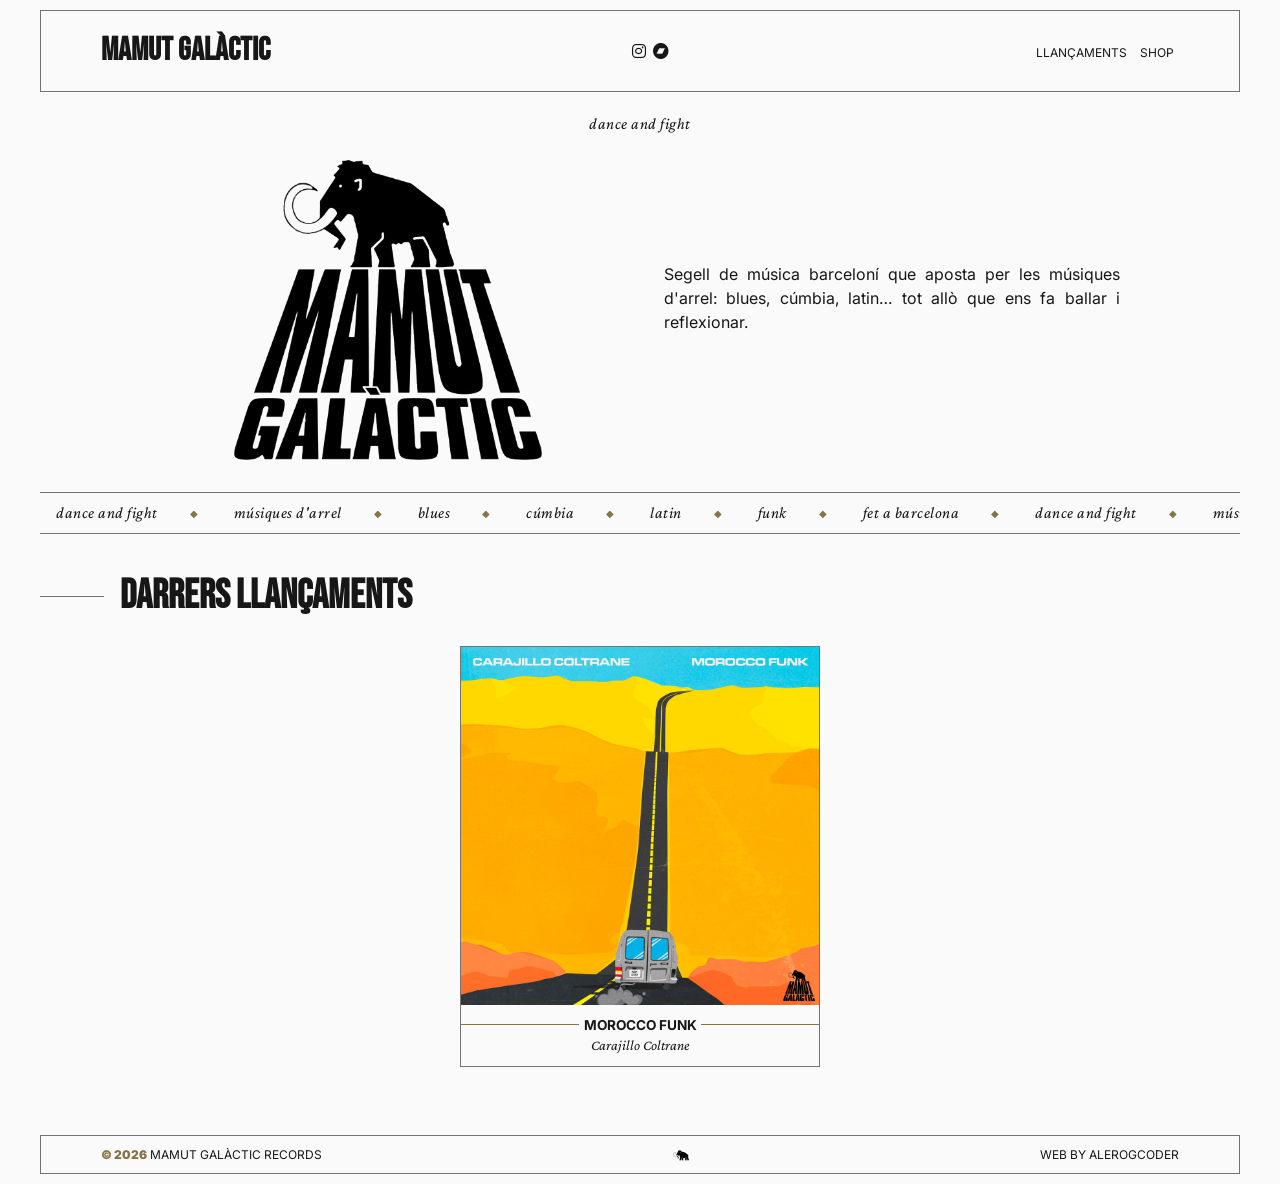
==== index.html @ 32b9a74d "listo para web" ====
<!DOCTYPE html>
<html lang="ca">
<head>
    <meta charset="UTF-8">
    <meta name="viewport" content="width=device-width, initial-scale=1.0">
    <title>Mamut Galàctic</title>
    <link rel="stylesheet" href="style.css">
    <link rel="stylesheet" href="https://cdnjs.cloudflare.com/ajax/libs/font-awesome/6.5.0/css/all.min.css">
    <link href="https://fonts.googleapis.com/css2?family=Bebas+Neue&family=Crimson+Pro:ital,wght@0,300;0,400;1,300&family=Inter:wght@300;400&display=swap" rel="stylesheet">
    <link rel="apple-touch-icon" sizes="180x180" href="./assets/apple-touch-icon-light.png" media="(prefers-color-scheme: light)">
    <link rel="icon" type="image/png" sizes="32x32" href="./assets/favicon-32x32-light.png" media="(prefers-color-scheme: light)">
    <link rel="icon" type="image/png" sizes="16x16" href="./assets/favicon-16x16-light.png" media="(prefers-color-scheme: light)">
    <link rel="icon" type="image/png" sizes="16x16" href="./assets/favicon-16x16.png" media="(prefers-color-scheme: dark)">    
    <link rel="apple-touch-icon" sizes="180x180" href="./assets/apple-touch-icon.png" media="(prefers-color-scheme: dark)">
    <link rel="icon" type="image/png" sizes="32x32" href="./assets/favicon-32x32.png" media="(prefers-color-scheme: dark)">
    <title>Mamut Galàctic Records — Segell de música barceloní</title>
    <meta name="description" content="Mamut Galàctic Records, segell de música barceloní de músiques d'arrel: blues, cúmbia, latin i funk. Dance and fight.">
    <link rel="canonical" href="https://www.mamutgalacticrecords.com/">

    <meta property="og:type" content="website">
    <meta property="og:title" content="Mamut Galàctic Records">
    <meta property="og:description" content="Segell de música barceloní · músiques d'arrel, blues, cúmbia, latin. Dance and fight.">
    <meta property="og:url" content="https://www.mamutgalacticrecords.com/">
    <meta property="og:image" content="https://www.mamutgalacticrecords.com/assets/og-image.jpg">
    <meta property="og:locale" content="ca_ES">

    <meta name="twitter:card" content="summary_large_image">
    <meta name="twitter:title" content="Mamut Galàctic Records">
    <meta name="twitter:description" content="Segell de música barceloní · músiques d'arrel, blues, cúmbia, latin.">
    <meta name="twitter:image" content="https://www.mamutgalacticrecords.com/assets/og-image.jpg">
    <script type="application/ld+json">
{
  "@context": "https://schema.org",
  "@type": "Organization",
  "name": "Mamut Galàctic Records",
  "url": "https://www.mamutgalacticrecords.com/",
  "logo": "https://www.mamutgalacticrecords.com/assets/mamut-png.png",
  "description": "Segell de música barceloní de músiques d'arrel: blues, cúmbia, latin i funk.",
  "sameAs": [
    "https://www.instagram.com/mamutgalacticrecords/",
    "https://mamutgalacticrecords.bandcamp.com/"
  ]
}
</script>
</head>
<body>
<header>
  <div class="headcontainer">
    <h1><a href="#">Mamut Galàctic</a></h1>
    <div class="icons">
        <a href="https://www.instagram.com/mamutgalacticrecords/" title="Instagram" target="_blank" rel="noopener"><i class="fa-brands fa-instagram"></i></a>
        <a href="https://mamutgalacticrecords.bandcamp.com/community" title="Bandcamp" target="_blank" rel="noopener"><i class="fa-brands fa-bandcamp"></i></a>
    </div>
    <nav>
        <a href="#lanzamientos">Llançaments</a>
        <a href="shop.html">Shop</a>
    </nav>
  </div>
</header>
<div class="container">
    <section id="about">
        <p class="subtitle">dance and fight</p>
        <article><img src="./assets/mamut-png.png" id="logo" alt="Logo de Mamut Galàctic"/>
        <p class="descripcion">Segell de música barceloní que aposta per les músiques d'arrel: blues, cúmbia, latin… tot allò que ens fa ballar i reflexionar.</p></article>
    </section>
    <section id="carrousel">
<div class="marquee-track">
    <span>dance and fight</span><span class="dot">◆</span>
    <span>músiques d'arrel</span><span class="dot">◆</span>
    <span>blues</span><span class="dot">◆</span>
    <span>cúmbia</span><span class="dot">◆</span>
    <span>latin</span><span class="dot">◆</span>
    <span>funk</span><span class="dot">◆</span>
    <span>fet a Barcelona</span><span class="dot">◆</span>
    <!-- repetició per al bucle continu -->
    <span>dance and fight</span><span class="dot">◆</span>
    <span>músiques d'arrel</span><span class="dot">◆</span>
    <span>blues</span><span class="dot">◆</span>
    <span>cúmbia</span><span class="dot">◆</span>
    <span>latin</span><span class="dot">◆</span>
    <span>funk</span><span class="dot">◆</span>
    <span>fet a Barcelona</span><span class="dot">◆</span>
</div>
    </section>
    <h2 id="lanzamientos">Darrers llançaments</h2>
        <div id="lanzflex">
            <article class="single"
                    data-artist="Carajillo Coltrane"
                    data-artistph="./assets/Carajillo.jpg"
                    data-description="Carajillo Coltrane, banda veterana de Montcada i Cerdanyola del Vallès, que barreja ritmes calents amb lletres canalles, presenta «Morocco Funk», una cançó que evoca aires frescos del passat."
                    data-spotify="https://open.spotify.com/intl-es/track/4nqxmZf4xkwkWltPjafi6N?si=a526975b61344faa"
                    data-bandcamp="https://mamutgalacticrecords.bandcamp.com/album/carajillo-coltrane-morocco-funk-mamut-gal-ctic-records-2026"
                    data-embed='<iframe style="border: 0; width: 100%; height: 120px;" src="https://bandcamp.com/EmbeddedPlayer/album=137944046/size=small/bgcol=f9f8f6/linkcol=857448/tracklist=false/track=1940685537/transparent=true/" seamless></iframe>'>
                <img src="./assets/morocco-funk.jpeg" alt="Carátula de Morocco Funk" />
                <div class="single-title">Morocco Funk</div>
                <div class="single-info">Carajillo Coltrane</div>
            </article>
        </div>
    <footer>
        <p><span>© 2026</span> Mamut Galàctic Records</p>
        <p><img alt="Logo de Mamut Galàcitc" src="./assets/favicon-16x16-light.png" /></p>
        <p>web by alerogcoder</p>
    </footer>
</div>
<div id="modal-overlay" aria-hidden="true">
    <div id="modal" role="dialog" aria-modal="true"
        aria-labelledby="modal-artist" aria-describedby="modal-description">
        <button id="modal-close" aria-label="Cerrar">✕</button>
        <div id="modal-content">
            <div id="modal-artist-photo">
                <img id="modal-artist-img" src="" alt="" />
            </div>
            <div id="modal-info">
                <p id="modal-artist"></p>
                <p id="modal-description"></p>
                <div id="modal-player"></div>
                <div id="modal-links"></div>
            </div>
        </div>
    </div>
</div>
<script src="script.js"></script>
</body>
</html>
---- style.css ----
*, *::before, *::after {
    box-sizing: border-box;
}

html {
    scroll-behavior: smooth;
}

* {
    margin: 0;
}

img, picture, video, canvas, svg {
    display: block;
    max-width: 100%;
}

input, button, textarea, select {
    font: inherit;
}

p, h1, h2, h3, h4, h5, h6 {
    overflow-wrap: break-word;
}

h1, h2 {
    font-family: 'Bebas Neue', sans-serif;
}

h2 {
    font-size: 2.5rem;
    display: flex;
    align-items: center;
    gap: 1rem;
}

h2:before {
    content: "";
    border-top: 1px solid #737373;
    width: 4rem;
    flex-shrink: 0;
}

a {
    color: #171717;
    text-decoration: none;
    transition: all .2s ease;
    cursor: crosshair;
}

a:hover {
    color: rgb(133, 116, 72);
}

body {
    line-height: 1.5;
    -webkit-font-smoothing: antialiased;
    background-color: #fafafa;
    font-family: 'Inter', sans-serif;
    color: #171717;
}

/* ── HEADER ── */
header {
    position: fixed;
    left: 50%;
    transform: translateX(-50%);
    width: 95%;
    max-width: 1200px;
    top: 0;
    background-color: #fafafa;
    z-index: 100;
}

header .headcontainer {
    display: flex;
    align-items: center;
    justify-content: space-between;
    padding: 1rem 5%;
    border: 1px solid #737373;
    margin-top: 0.6rem;
}

.icons {
    display: flex;
    gap: 0.4rem;
    align-items: center;
}

nav a {
    text-transform: uppercase;
    font-size: 0.75rem;
    margin: 0 0.3rem;
}

/* ── LAYOUT ── */
.container {
    max-width: 1200px;
    width: 95%;
    margin: 0 auto;
    padding-top: 7rem;
}

/* ── ABOUT ── */
.subtitle {
    font-family: 'Crimson Pro', Georgia, serif;
    font-style: italic;
    text-transform: lowercase;
    letter-spacing: 0.5px;
}

section#about p {
    text-align: center;
    margin-bottom: 1.5rem;
}

section#about article {
    display: flex;
    align-items: center;
    width: 80%;
    margin: auto;
    gap: 3rem;
}

section#about article img {
    width: 50%;
    height: 300px;
    object-fit: contain;
    object-position: center;
}

section#about article .descripcion {
    width: 50%;
    text-align: justify;
}

/* ── CARROUSEL ── */
section#carrousel {
    border: 1px solid #737373;
    border-right: none;
    border-left: none;
    padding: 0.5rem 0;
    font-family: 'Crimson Pro', Georgia, serif;
    font-style: italic;
    text-transform: lowercase;
    margin: 2rem 0;
    letter-spacing: 0.5px;
    overflow: hidden;
    white-space: nowrap;
}

.marquee-track {
    display: inline-block;
    animation: marquee 18s linear infinite;
}

.marquee-track span {
    margin: 0 1rem;
}

.marquee-track span.dot {
    color: rgb(133, 116, 72);
    font-style: normal;
    font-size: 0.6rem;
    vertical-align: middle;
}

@keyframes marquee {
    from { transform: translateX(0); }
    to { transform: translateX(-50%); }
}

/* ── LANZAMIENTOS ── */
div#lanzflex {
    display: flex;
    gap: 1.25rem;
    align-items: flex-start;
    justify-content: space-around;
    padding: 1.25rem 0;
}

article.single {
    width: 30%;
    border: 1px solid #737373;
    display: flex;
    flex-direction: column;
    align-items: center;
    justify-content: center;
    cursor: crosshair;
}

div.single-title {
    margin-top: 0.6rem;
    text-transform: uppercase;
    font-weight: 700;
    display: flex;
    gap: 0.3rem;
    white-space: nowrap;
    align-items: center;
    width: 100%;
    font-size: 0.85rem;
}

div.single-title:before,
div.single-title:after {
    content: "";
    background-color: rgb(133, 116, 72);
    height: 1px;
    width: 100%;
}

div.single-info {
    font-style: italic;
    font-family: 'Crimson Pro', Georgia, serif;
    margin-bottom: 0.6rem;
    font-size: 0.9rem;
}

/* ── FOOTER ── */
footer {
    display: flex;
    align-items: center;
    justify-content: space-between;
    border: 1px solid #737373;
    padding: 0.6rem 5%;
    margin-top: 3rem;
    margin-bottom: 0.6rem;
    font-size: 0.75rem;
    text-transform: uppercase;
}

footer span {
    color: rgb(133, 116, 72);
    font-weight: 900;
}

/* ── MODAL ── */
#modal-overlay {
    display: none;
    position: fixed;
    inset: 0;
    background-color: rgba(0, 0, 0, 0);
    z-index: 200;
    align-items: center;
    justify-content: center;
    transition: background-color 0.3s ease;
}

#modal-overlay.active {
    display: flex;
    background-color: rgba(0, 0, 0, 0.7);
}

#modal {
    background-color: #fafafa;
    border: 1px solid #737373;
    max-width: 700px;
    width: 90%;
    max-height: 85vh;
    overflow-y: auto;
    position: relative;
    padding: 2rem;
    transform: translateY(20px);
    opacity: 0;
    transition: transform 0.3s ease, opacity 0.3s ease;
}

#modal-overlay.active #modal {
    transform: translateY(0);
    opacity: 1;
}

#modal-close {
    position: absolute;
    top: 1rem;
    right: 1rem;
    background: none;
    border: none;
    font-size: 1.2rem;
    cursor: crosshair;
    color: #171717;
    transition: color .2s ease;
}

#modal-close:hover {
    color: rgb(133, 116, 72);
}

#modal-content {
    display: flex;
    gap: 2rem;
    align-items: flex-start;
}

#modal-artist-photo {
    width: 45%;
    flex-shrink: 0;
}

#modal-artist-img {
    width: 100%;
    height: auto;
    border: 1px solid #737373;
}

#modal-info {
    width: 55%;
    display: flex;
    flex-direction: column;
    gap: 0.8rem;
}

#modal-artist {
    font-family: 'Bebas Neue', sans-serif;
    font-size: 2rem;
    color: #171717;
    font-style: normal;
    letter-spacing: 1px;
}

#modal-description {
    font-family: 'Crimson Pro', Georgia, serif;
    font-style: italic;
    color: #555;
}

#modal-player {
    width: 100%;
    margin-top: 0.5rem;
}

#modal-player iframe {
    width: 100%;
    height: 42px !important;
    border: none;
}
#modal-links a:hover,
#modal-links button:hover {
    color: #171717;
}

article.single:focus-visible,
#modal-close:focus-visible,
#modal-links a:focus-visible,
#modal-links button:focus-visible {
    outline: 2px solid rgb(133, 116, 72);
    outline-offset: 3px;
}
#modal-links a,
#modal-links button {
    font-size: 0.75rem;
    text-transform: uppercase;
    letter-spacing: 2px;
    border: none;
    border-bottom: 1px solid rgb(133, 116, 72);
    color: rgb(133, 116, 72);
    margin-right: 1rem;
    padding: 0;
    background: none;
    cursor: crosshair;
}
/* ── PROXIMAMENT / SHOP ── */
section#coming-soon {
    min-height: 60vh;
    display: flex;
    flex-direction: column;
    align-items: center;
    justify-content: center;
    text-align: center;
    gap: 1.25rem;
    padding: 3rem 0;
}

#coming-soon .cs-title {
    display: block;
    font-size: clamp(3.5rem, 12vw, 7rem);
    line-height: 0.95;
    letter-spacing: 2px;
}

/* anula la línea decorativa que arrastra h2 */
#coming-soon .cs-title::before {
    content: none;
}

/* puntos animados después del título */
#coming-soon .cs-title::after {
    content: "...";
    color: rgb(133, 116, 72);
    animation: cs-dots 1.6s steps(4, end) infinite;
}

@keyframes cs-dots {
    from { clip-path: inset(0 100% 0 0); }
    to   { clip-path: inset(0 0 0 0); }
}

#coming-soon .cs-text {
    max-width: 30rem;
    color: #555;
}

/* barra de carga indeterminada */
#coming-soon .cs-loader {
    width: min(420px, 80%);
    height: 3px;
    background: rgba(115, 115, 115, 0.25);
    position: relative;
    overflow: hidden;
}

#coming-soon .cs-bar {
    position: absolute;
    top: 0;
    bottom: 0;
    width: 40%;
    background: rgb(133, 116, 72);
    animation: cs-load 1.6s ease-in-out infinite;
}

@keyframes cs-load {
    from { left: -40%; }
    to   { left: 100%; }
}

/* tarjetas "fantasma" con efecto shimmer */
#coming-soon .cs-skeletons {
    display: flex;
    gap: 1.25rem;
    justify-content: center;
    flex-wrap: wrap;
    width: 100%;
    margin-top: 0.5rem;
}

#coming-soon .cs-card {
    width: 160px;
    height: 200px;
    border: 1px solid #737373;
    background: linear-gradient(100deg,
        rgba(115, 115, 115, 0.06) 30%,
        rgba(133, 116, 72, 0.18) 50%,
        rgba(115, 115, 115, 0.06) 70%);
    background-size: 200% 100%;
    animation: cs-shimmer 1.8s linear infinite;
}

#coming-soon .cs-card:nth-child(2) { animation-delay: 0.2s; }
#coming-soon .cs-card:nth-child(3) { animation-delay: 0.4s; }

@keyframes cs-shimmer {
    from { background-position: 200% 0; }
    to   { background-position: -200% 0; }
}

/* respeta a quien prefiere menos movimiento */
@media (prefers-reduced-motion: reduce) {
    #coming-soon .cs-bar,
    #coming-soon .cs-card,
    #coming-soon .cs-title::after {
        animation: none;
    }
    #coming-soon .cs-bar { left: 0; width: 100%; opacity: 0.5; }
    #coming-soon .cs-title::after { clip-path: none; }
}
/* ── TABLET ── */
@media (max-width: 768px) {
    header .headcontainer {
        padding: 0.8rem 4%;
    }

    nav a {
        margin: 0 0.2rem;
    }

    section#about article {
        width: 95%;
        gap: 1.5rem;
    }

    section#about article img {
        height: 220px;
    }

    div#lanzflex {
        flex-wrap: wrap;
        justify-content: center;
    }

    article.single {
        width: 45%;
    }
}

/* ── MÓVIL ── */
@media (max-width: 480px) {
    h2 {
        font-size: 2rem;
    }

    header .headcontainer {
        flex-wrap: wrap;
        gap: 0.5rem;
        padding: 0.8rem 4%;
    }

    nav {
        width: 100%;
        display: flex;
        justify-content: center;
        gap: 0.5rem;
    }

    .container {
        padding-top: 9rem;
    }

    section#about article {
        flex-direction: column;
        width: 100%;
        gap: 1.5rem;
    }

    section#about article img {
        width: 70%;
        height: auto;
    }

    section#about article .descripcion {
        width: 100%;
        text-align: justify;
    }

    article.single {
        width: 80%;
    }

    footer {
        flex-direction: column;
        gap: 0.5rem;
        text-align: center;
    }

    #modal {
        padding: 1.5rem 1rem;
    }

    #modal-content {
        flex-direction: column;
    }

    #modal-artist-photo {
        width: 100%;
    }

    #modal-info {
        width: 100%;
    }
}
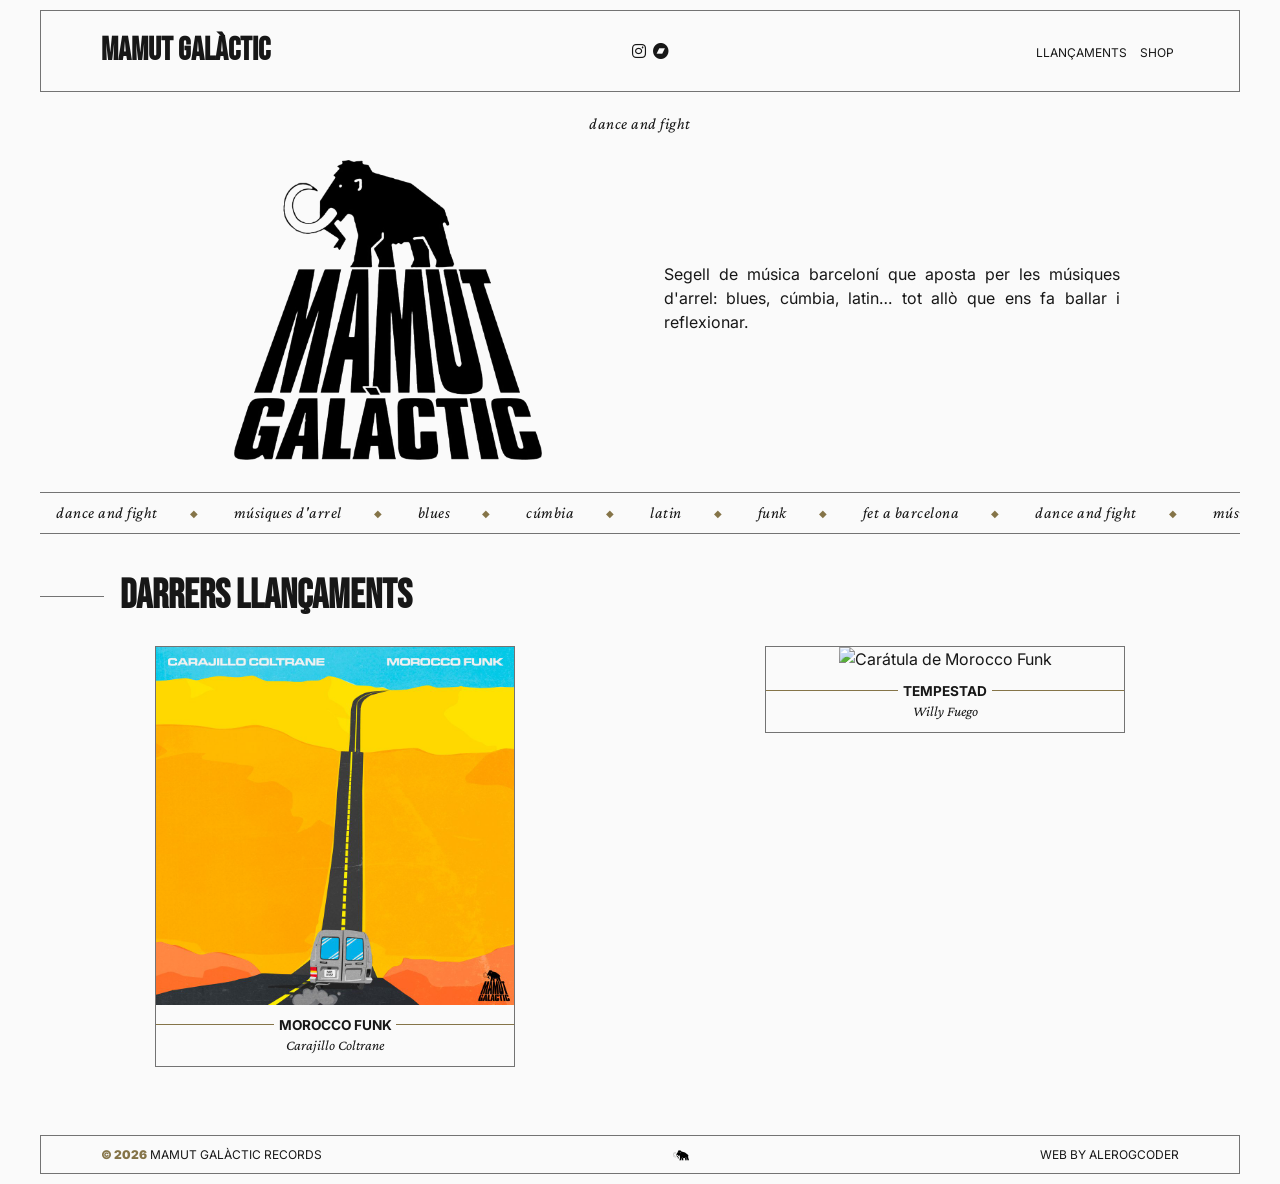
==== commit 78a414b1: "añado single tempestad" ====
--- a/index.html
+++ b/index.html
@@ -18,15 +18,15 @@
     <link rel="canonical" href="https://www.mamutgalacticrecords.com/">
 
     <meta property="og:type" content="website">
-    <meta property="og:title" content="Mamut Galàctic Records">
-    <meta property="og:description" content="Segell de música barceloní · músiques d'arrel, blues, cúmbia, latin. Dance and fight.">
+    <meta property="og:title" content="Mamut Galàctic Records — Segell de música barceloní">
+    <meta property="og:description" content="Mamut Galàctic Records, segell de música barceloní de músiques d'arrel: blues, cúmbia, latin i funk. Dance and fight.">
     <meta property="og:url" content="https://www.mamutgalacticrecords.com/">
     <meta property="og:image" content="https://www.mamutgalacticrecords.com/assets/og-image.jpg">
     <meta property="og:locale" content="ca_ES">
 
     <meta name="twitter:card" content="summary_large_image">
-    <meta name="twitter:title" content="Mamut Galàctic Records">
-    <meta name="twitter:description" content="Segell de música barceloní · músiques d'arrel, blues, cúmbia, latin.">
+    <meta name="twitter:title" content="Mamut Galàctic Records — Segell de música barceloní">
+    <meta name="twitter:description" content="Mamut Galàctic Records, segell de música barceloní de músiques d'arrel: blues, cúmbia, latin i funk. Dance and fight.">
     <meta name="twitter:image" content="https://www.mamutgalacticrecords.com/assets/og-image.jpg">
     <script type="application/ld+json">
 {
@@ -95,6 +95,17 @@
                 <div class="single-title">Morocco Funk</div>
                 <div class="single-info">Carajillo Coltrane</div>
             </article>
+            <article class="single"
+                    data-artist="Willy Fuego"
+                    data-artistph="./assets/Carajillo.jpg"
+                    data-description="Carajillo Coltrane, banda veterana de Montcada i Cerdanyola del Vallès, que barreja ritmes calents amb lletres canalles, presenta «Morocco Funk», una cançó que evoca aires frescos del passat."
+                    data-spotify="https://open.spotify.com/intl-es/track/1HfNuG4QBEwEYsqgIRE6Xe?si=a9731356a1594403"
+                    data-bandcamp="https://mamutgalacticrecords.bandcamp.com/album/willy-fuego-tempestad-mamut-gal-ctic-records-2026"
+                    data-embed='<iframe style="border: 0; width: 100%; height: 120px;" src="https://bandcamp.com/EmbeddedPlayer/album=2106637739/size=small/bgcol=f9f8f6/linkcol=857448/tracklist=false/transparent=true/" seamless></iframe>'>
+                <img src="./assets/tempestad.jpeg" alt="Carátula de Morocco Funk" />
+                <div class="single-title">Tempestad</div>
+                <div class="single-info">Willy Fuego</div>
+            </article>
         </div>
     <footer>
         <p><span>© 2026</span> Mamut Galàctic Records</p>
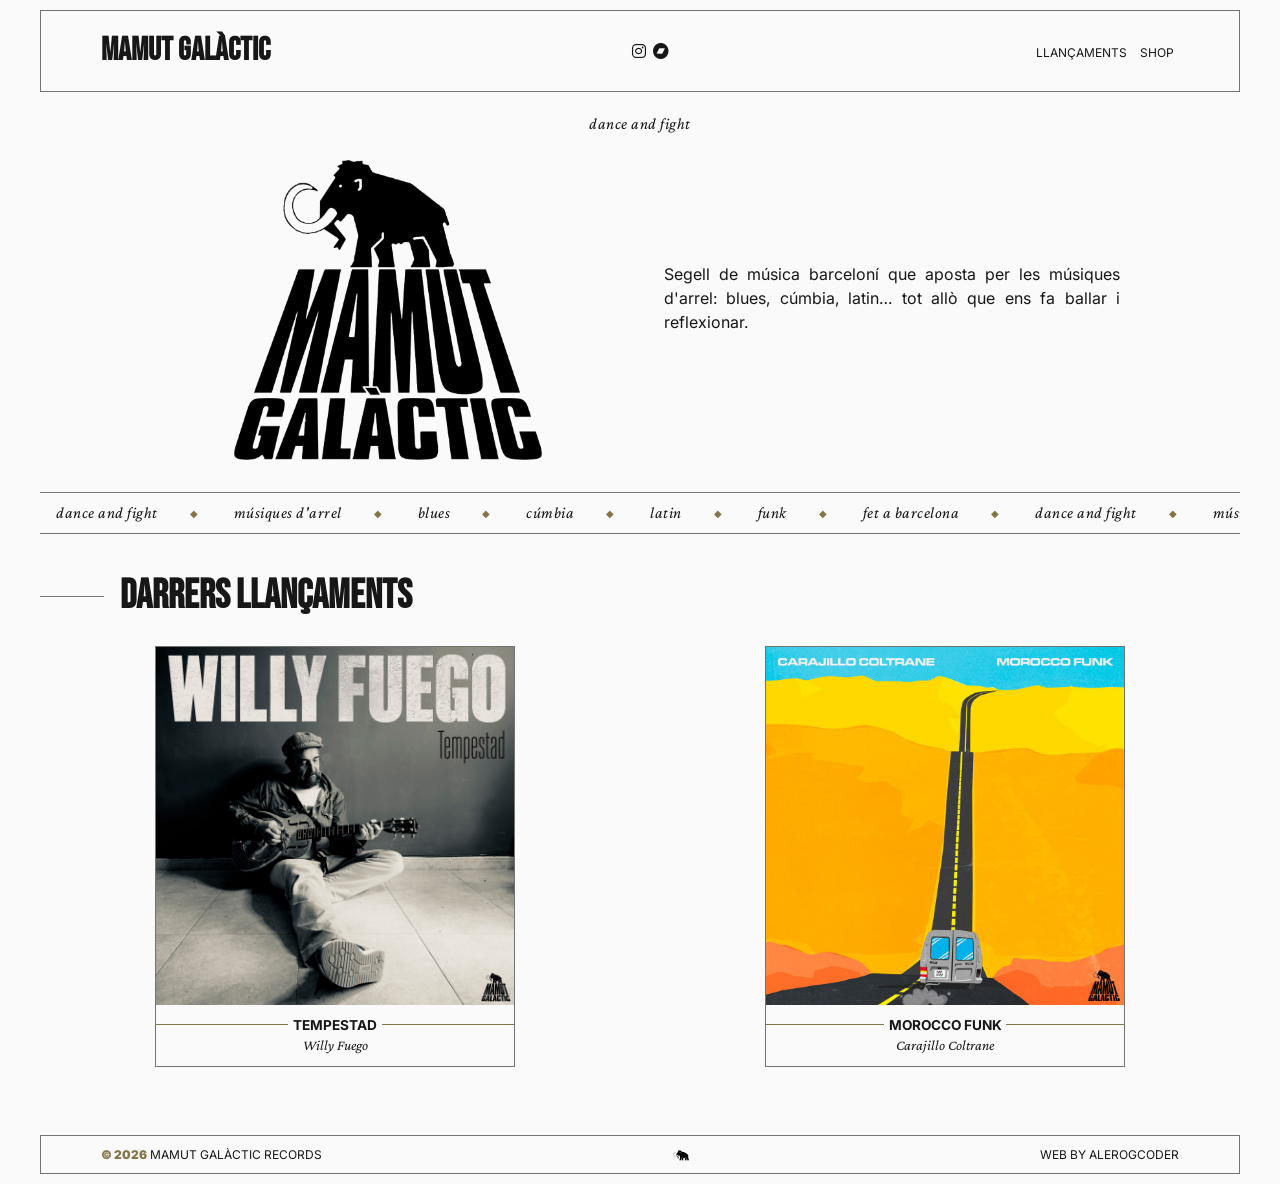
==== commit 01b05c24: "cambios leves en posicionamiento" ====
--- a/index.html
+++ b/index.html
@@ -85,6 +85,17 @@
     <h2 id="lanzamientos">Darrers llançaments</h2>
         <div id="lanzflex">
             <article class="single"
+                    data-artist="Willy Fuego"
+                    data-artistph="./assets/willyfuego.jpg"
+                    data-description="Willy Fuego, guitarrista i cantant de Badalona, presenta «Tempestad», una balada folk pausada que, lluny de l'estrèpit del seu nom, es bressola entre la nostàlgia i la malenconia."
+                    data-spotify="https://open.spotify.com/intl-es/track/1HfNuG4QBEwEYsqgIRE6Xe?si=a9731356a1594403"
+                    data-bandcamp="https://mamutgalacticrecords.bandcamp.com/album/willy-fuego-tempestad-mamut-gal-ctic-records-2026"
+                    data-embed='<iframe style="border: 0; width: 100%; height: 120px;" src="https://bandcamp.com/EmbeddedPlayer/album=2106637739/size=small/bgcol=f9f8f6/linkcol=857448/tracklist=false/transparent=true/" seamless></iframe>'>
+                <img src="./assets/tempestad.jpg" alt="Carátula de Tempestad" />
+                <div class="single-title">Tempestad</div>
+                <div class="single-info">Willy Fuego</div>
+            </article>
+            <article class="single"
                     data-artist="Carajillo Coltrane"
                     data-artistph="./assets/Carajillo.jpg"
                     data-description="Carajillo Coltrane, banda veterana de Montcada i Cerdanyola del Vallès, que barreja ritmes calents amb lletres canalles, presenta «Morocco Funk», una cançó que evoca aires frescos del passat."
@@ -94,17 +105,6 @@
                 <img src="./assets/morocco-funk.jpeg" alt="Carátula de Morocco Funk" />
                 <div class="single-title">Morocco Funk</div>
                 <div class="single-info">Carajillo Coltrane</div>
-            </article>
-            <article class="single"
-                    data-artist="Willy Fuego"
-                    data-artistph="./assets/Carajillo.jpg"
-                    data-description="Carajillo Coltrane, banda veterana de Montcada i Cerdanyola del Vallès, que barreja ritmes calents amb lletres canalles, presenta «Morocco Funk», una cançó que evoca aires frescos del passat."
-                    data-spotify="https://open.spotify.com/intl-es/track/1HfNuG4QBEwEYsqgIRE6Xe?si=a9731356a1594403"
-                    data-bandcamp="https://mamutgalacticrecords.bandcamp.com/album/willy-fuego-tempestad-mamut-gal-ctic-records-2026"
-                    data-embed='<iframe style="border: 0; width: 100%; height: 120px;" src="https://bandcamp.com/EmbeddedPlayer/album=2106637739/size=small/bgcol=f9f8f6/linkcol=857448/tracklist=false/transparent=true/" seamless></iframe>'>
-                <img src="./assets/tempestad.jpeg" alt="Carátula de Morocco Funk" />
-                <div class="single-title">Tempestad</div>
-                <div class="single-info">Willy Fuego</div>
             </article>
         </div>
     <footer>
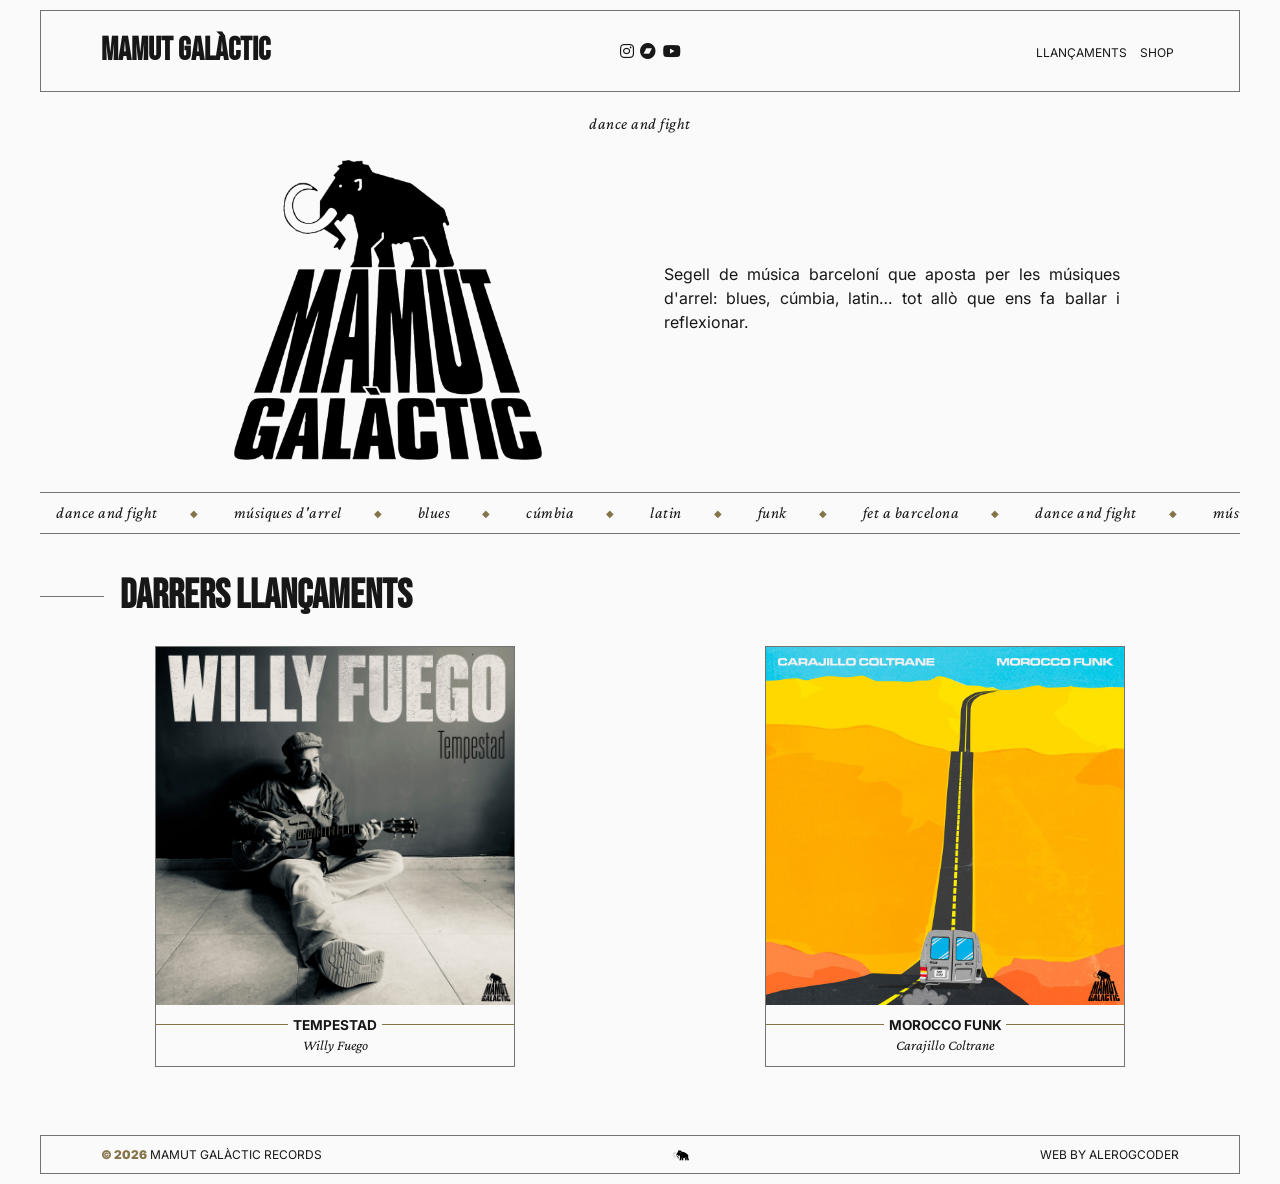
==== commit c93b0eca: "añado link youtube" ====
--- a/index.html
+++ b/index.html
@@ -50,6 +50,7 @@
     <div class="icons">
         <a href="https://www.instagram.com/mamutgalacticrecords/" title="Instagram" target="_blank" rel="noopener"><i class="fa-brands fa-instagram"></i></a>
         <a href="https://mamutgalacticrecords.bandcamp.com/community" title="Bandcamp" target="_blank" rel="noopener"><i class="fa-brands fa-bandcamp"></i></a>
+        <a href="https://www.youtube.com/@mamutgalacticrecords" title="Youtube" target="_blank" rel="noopener"><i class="fa-brands fa-youtube"></i></a>
     </div>
     <nav>
         <a href="#lanzamientos">Llançaments</a>
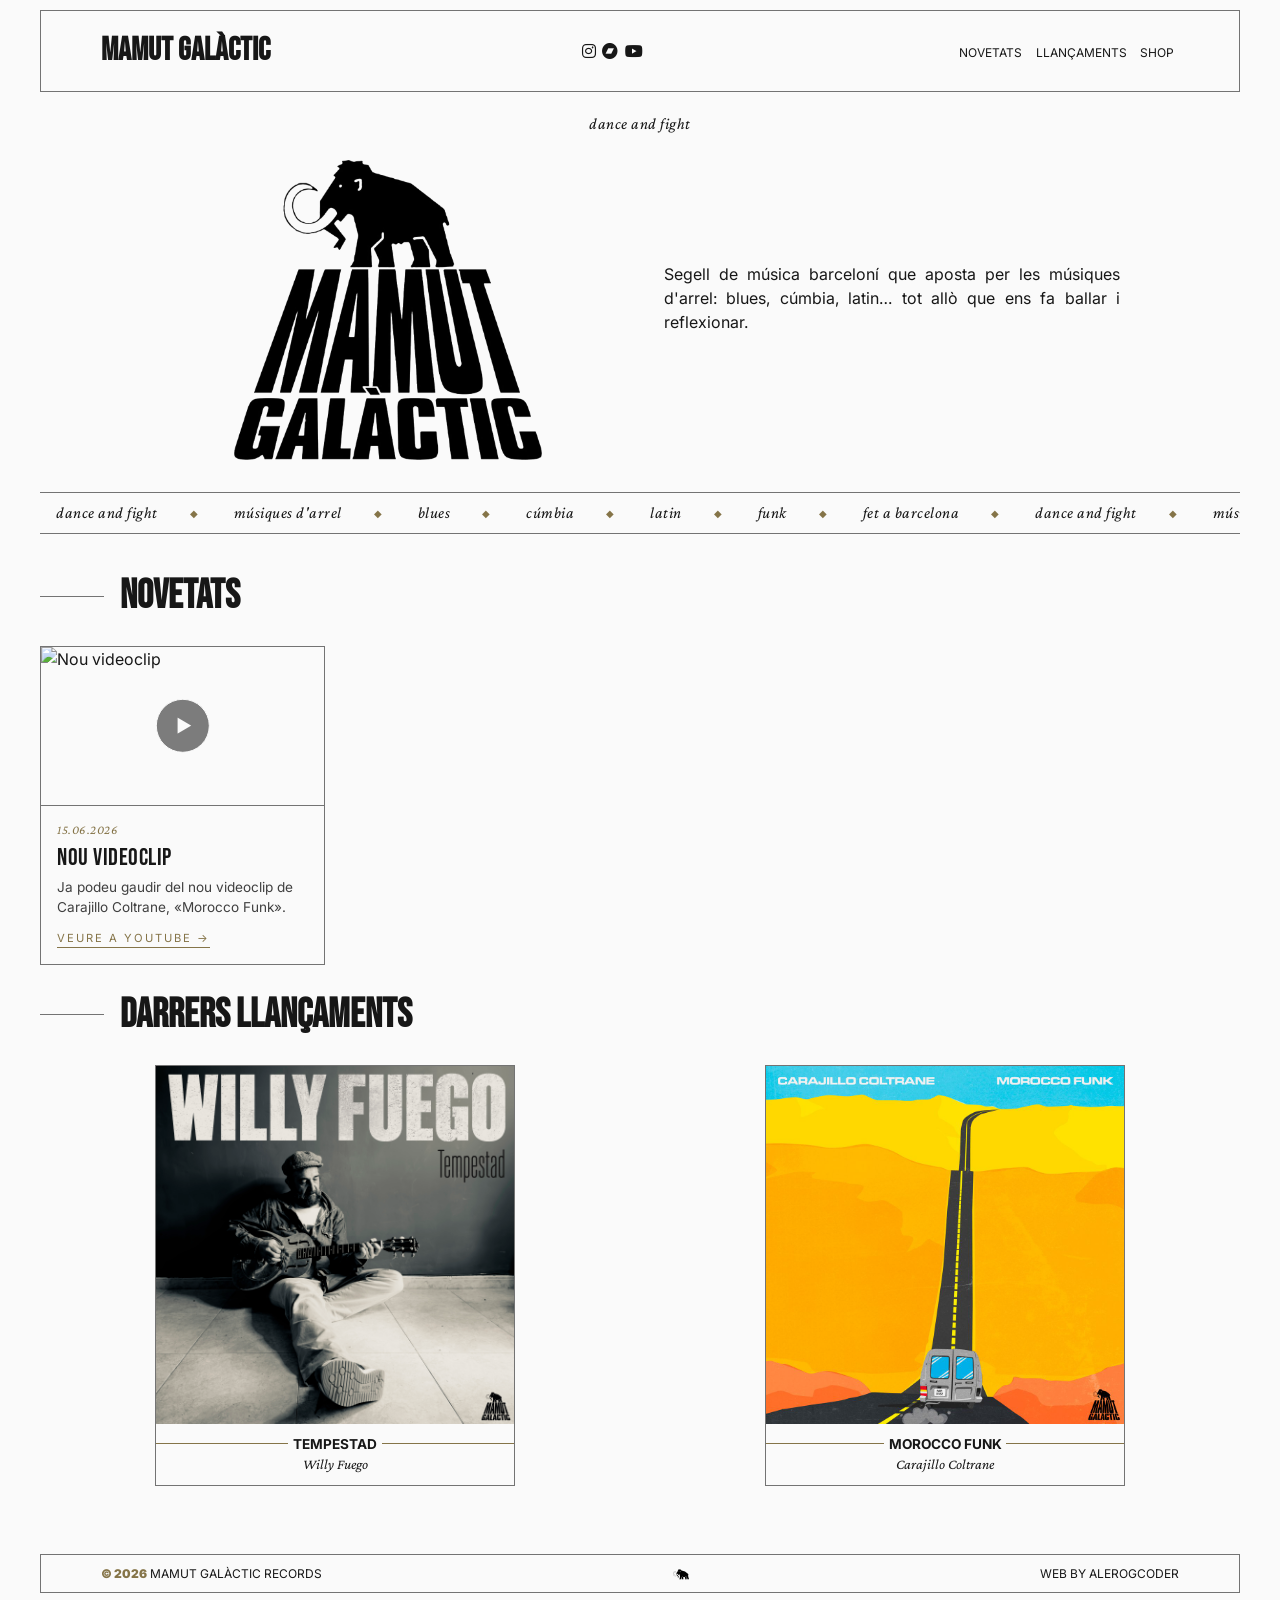
==== commit 2db07403: "nou bloc novetats" ====
--- a/index.html
+++ b/index.html
@@ -53,7 +53,8 @@
         <a href="https://www.youtube.com/@mamutgalacticrecords" title="Youtube" target="_blank" rel="noopener"><i class="fa-brands fa-youtube"></i></a>
     </div>
     <nav>
-        <a href="#lanzamientos">Llançaments</a>
+        <a href="#novetats">Novetats</a>
+        <a href="#llançaments">Llançaments</a>
         <a href="shop.html">Shop</a>
     </nav>
   </div>
@@ -83,7 +84,47 @@
     <span>fet a Barcelona</span><span class="dot">◆</span>
 </div>
     </section>
-    <h2 id="lanzamientos">Darrers llançaments</h2>
+    <h2 id="novetats">Novetats</h2>
+    <div id="novetatsflex">
+
+<article class="novetat">
+    <a class="novetat-video" href="https://www.youtube.com/watch?v=JHycZBY5rk0" target="_blank" rel="noopener">
+        <div class="novetat-media">
+            <img src="https://img.youtube.com/vi/JHycZBY5rk0/hqdefault.jpg" alt="Nou videoclip">
+            <span class="play-btn" aria-hidden="true">▶</span>
+        </div>
+    </a>
+    <div class="novetat-body">
+        <p class="novetat-date">15.06.2026</p>
+        <h3 class="novetat-title">Nou videoclip</h3>
+        <p class="novetat-text">Ja podeu gaudir del nou videoclip de Carajillo Coltrane, «Morocco Funk».</p>
+        <a class="novetat-link" href="https://www.youtube.com/watch?v=JHycZBY5rk0" target="_blank" rel="noopener">Veure a YouTube →</a>
+    </div>
+</article>
+
+    <!-- Tipus 2: novetat amb IMATGE
+    <article class="novetat">
+        <div class="novetat-media">
+            <img src="./assets/nom-imatge.jpg" alt="Descripció de la imatge">
+        </div>
+        <div class="novetat-body">
+            <p class="novetat-date">05.06.2026</p>
+            <h3 class="novetat-title">Títol de la notícia</h3>
+            <p class="novetat-text">Un text breu explicant la novetat.</p>
+        </div>
+    </article> -->
+
+    <!-- Tipus 3: novetat només de TEXT 
+    <article class="novetat novetat--text">
+        <div class="novetat-body">
+            <p class="novetat-date">01.06.2026</p>
+            <h3 class="novetat-title">Una nota ràpida</h3>
+            <p class="novetat-text">Per a anuncis curts: concerts, fitxatges, dates… sense imatge.</p>
+        </div>
+    </article>-->
+
+</div>
+    <h2 id="llançaments">Darrers llançaments</h2>
         <div id="lanzflex">
             <article class="single"
                     data-artist="Willy Fuego"
--- a/style.css
+++ b/style.css
@@ -359,7 +359,121 @@
     background: none;
     cursor: crosshair;
 }
-/* ── PROXIMAMENT / SHOP ── */
+/* ── NOVETATS ── */
+#novetatsflex {
+    display: grid;
+    grid-template-columns: repeat(auto-fill, minmax(260px, 1fr));
+    gap: 1.25rem;
+    padding: 1.25rem 0;
+}
+
+article.novetat {
+    border: 1px solid #737373;
+    display: flex;
+    flex-direction: column;
+    background: #fafafa;
+    transition: border-color .2s ease;
+}
+
+article.novetat:hover {
+    border-color: rgb(133, 116, 72);
+}
+
+.novetat--text {
+    border-top: 3px solid rgb(133, 116, 72);
+}
+
+.novetat-media {
+    width: 100%;
+    aspect-ratio: 16 / 9;
+    overflow: hidden;
+    border-bottom: 1px solid #737373;
+}
+
+.novetat-media iframe,
+.novetat-media img {
+    width: 100%;
+    height: 100%;
+    object-fit: cover;
+    border: none;
+    display: block;
+}
+
+.novetat-body {
+    padding: 0.9rem 1rem 1rem;
+    display: flex;
+    flex-direction: column;
+    gap: 0.4rem;
+    flex: 1;
+}
+
+.novetat-date {
+    font-family: 'Crimson Pro', Georgia, serif;
+    font-style: italic;
+    font-size: 0.8rem;
+    letter-spacing: 0.5px;
+    color: rgb(133, 116, 72);
+}
+
+.novetat-title {
+    font-family: 'Bebas Neue', sans-serif;
+    font-weight: 400;
+    font-size: 1.5rem;
+    line-height: 1;
+    letter-spacing: 0.5px;
+}
+
+.novetat-text {
+    font-size: 0.85rem;
+    color: #404040;
+}
+
+.novetat-link {
+    margin-top: auto;
+    align-self: flex-start;
+    padding-top: 0.4rem;
+    font-size: 0.7rem;
+    text-transform: uppercase;
+    letter-spacing: 2px;
+    color: rgb(133, 116, 72);
+    border-bottom: 1px solid rgb(133, 116, 72);
+    cursor: crosshair;
+}
+/* el botó de play sobre la miniatura */
+.novetat-media {
+    position: relative; /* afegeix-ho si no hi era ja */
+}
+
+.novetat-video .novetat-media img {
+    transition: transform .3s ease;
+}
+
+.novetat-video:hover .novetat-media img {
+    transform: scale(1.05);
+}
+
+.play-btn {
+    position: absolute;
+    top: 50%;
+    left: 50%;
+    transform: translate(-50%, -50%);
+    width: 3.4rem;
+    height: 3.4rem;
+    border: 1px solid #fafafa;
+    border-radius: 50%;
+    background: rgba(23, 23, 23, 0.55);
+    color: #fafafa;
+    display: flex;
+    align-items: center;
+    justify-content: center;
+    font-size: 1.1rem;
+    padding-left: 0.2rem; /* centra òpticament el triangle */
+    transition: background .2s ease;
+}
+
+.novetat-video:hover .play-btn {
+    background: rgb(133, 116, 72);
+}
 section#coming-soon {
     min-height: 60vh;
     display: flex;
@@ -378,7 +492,6 @@
     letter-spacing: 2px;
 }
 
-/* anula la línea decorativa que arrastra h2 */
 #coming-soon .cs-title::before {
     content: none;
 }
@@ -400,7 +513,6 @@
     color: #555;
 }
 
-/* barra de carga indeterminada */
 #coming-soon .cs-loader {
     width: min(420px, 80%);
     height: 3px;
@@ -423,7 +535,6 @@
     to   { left: 100%; }
 }
 
-/* tarjetas "fantasma" con efecto shimmer */
 #coming-soon .cs-skeletons {
     display: flex;
     gap: 1.25rem;
@@ -453,7 +564,6 @@
     to   { background-position: -200% 0; }
 }
 
-/* respeta a quien prefiere menos movimiento */
 @media (prefers-reduced-motion: reduce) {
     #coming-soon .cs-bar,
     #coming-soon .cs-card,
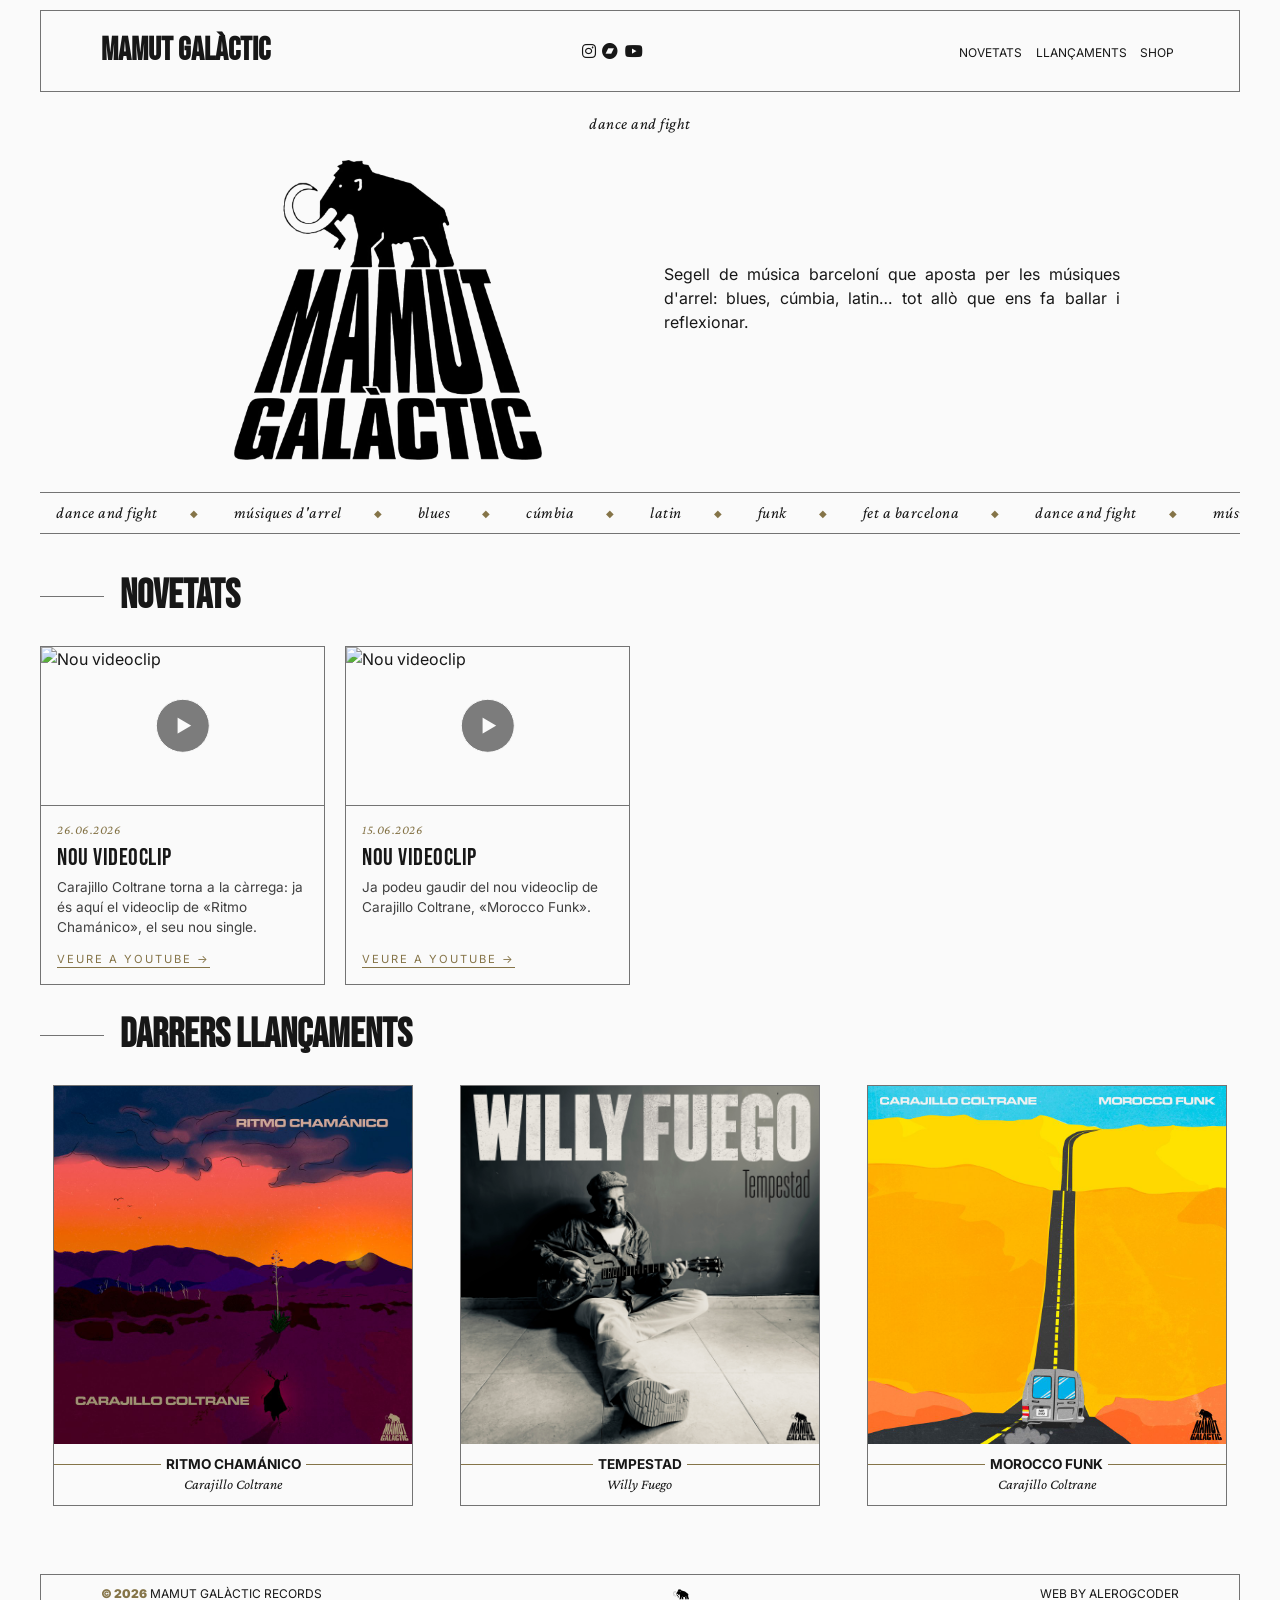
==== commit 417c1a87: "nuevo single" ====
--- a/index.html
+++ b/index.html
@@ -88,6 +88,21 @@
     <div id="novetatsflex">
 
 <article class="novetat">
+    <a class="novetat-video" href="https://www.youtube.com/watch?v=mwALbKJ66C8" target="_blank" rel="noopener">
+        <div class="novetat-media">
+            <img src="https://img.youtube.com/vi/mwALbKJ66C8/hqdefault.jpg" alt="Nou videoclip">
+            <span class="play-btn" aria-hidden="true">▶</span>
+        </div>
+    </a>
+    <div class="novetat-body">
+        <p class="novetat-date">26.06.2026</p>
+        <h3 class="novetat-title">Nou videoclip</h3>
+        <p class="novetat-text">Carajillo Coltrane torna a la càrrega: ja és aquí el videoclip de «Ritmo Chamánico», el seu nou single.</p>
+        <a class="novetat-link" href="https://www.youtube.com/watch?v=mwALbKJ66C8" target="_blank" rel="noopener">Veure a YouTube →</a>
+    </div>
+</article>
+
+<article class="novetat">
     <a class="novetat-video" href="https://www.youtube.com/watch?v=JHycZBY5rk0" target="_blank" rel="noopener">
         <div class="novetat-media">
             <img src="https://img.youtube.com/vi/JHycZBY5rk0/hqdefault.jpg" alt="Nou videoclip">
@@ -126,6 +141,18 @@
 </div>
     <h2 id="llançaments">Darrers llançaments</h2>
         <div id="lanzflex">
+            <article class="single"
+                    data-artist="Carajillo Coltrane"
+                    data-artistph="./assets/Carajillo.jpg"
+                    data-description="Ja estem aquí amb el segon single de la banda del Vallès, Carajillo Coltrane! «Ritmo Chamánico» és un viatge des de Montcada al desert de Mojave per acabar al Brasil, a ritme de peyote, on no quedaràs impassible."
+                    data-spotify="https://open.spotify.com/intl-es/track/6vcVWWAFEbnzOEjAcD5oQI?si=0318c1b001304b71"
+                    data-bandcamp="https://mamutgalacticrecords.bandcamp.com/album/carajillo-coltrane-ritmo-chama-nico-mamut-gal-ctic-records-2026"
+                    data-platforms="https://orcd.co/carajillocoltrane-ritmochamanico"
+                    data-embed='<iframe style="border: 0; width: 100%; height: 120px;" src="https://bandcamp.com/EmbeddedPlayer/album=337034875/size=small/bgcol=f9f8f6/linkcol=857448/transparent=true/" seamless></iframe>'>
+                <img src="./assets/ritmo-chamanico.jpeg" alt="Carátula de Ritmo Chamánico" />
+                <div class="single-title">Ritmo Chamánico</div>
+                <div class="single-info">Carajillo Coltrane</div>
+            </article>
             <article class="single"
                     data-artist="Willy Fuego"
                     data-artistph="./assets/willyfuego.jpg"
--- a/style.css
+++ b/style.css
@@ -666,4 +666,104 @@
     #modal-info {
         width: 100%;
     }
+}
+/* ── BOTIGA ── */
+#botigaflex {
+    display: grid;
+    grid-template-columns: repeat(auto-fill, minmax(220px, 1fr));
+    gap: 1.25rem;
+    padding: 1.25rem 0;
+}
+
+article.product {
+    border: 1px solid #737373;
+    display: flex;
+    flex-direction: column;
+    background: #fafafa;
+}
+
+.product-media {
+    width: 100%;
+    aspect-ratio: 1 / 1;
+    overflow: hidden;
+    border-bottom: 1px solid #737373;
+}
+
+.product-media img {
+    width: 100%;
+    height: 100%;
+    object-fit: cover;
+    display: block;
+}
+
+.product-body {
+    padding: 0.9rem 1rem 1rem;
+    display: flex;
+    flex-direction: column;
+    gap: 0.7rem;
+    flex: 1;
+}
+
+.product-name {
+    text-transform: uppercase;
+    font-weight: 700;
+    font-size: 0.85rem;
+    letter-spacing: 0.5px;
+}
+
+.product-price {
+    font-family: 'Bebas Neue', sans-serif;
+    font-size: 1.6rem;
+    line-height: 1;
+    color: rgb(133, 116, 72);
+}
+
+.size:hover {
+    border-color: rgb(133, 116, 72);
+    color: rgb(133, 116, 72);
+}
+
+.size[aria-pressed="true"] {
+    background: #171717;
+    color: #fafafa;
+    border-color: #171717;
+}
+
+.buy-btn {
+    margin-top: auto;
+    align-self: flex-start;
+    padding: 0.55rem 1.1rem;
+    border: 1px solid #171717;
+    background: none;
+    color: #171717;
+    font-size: 0.7rem;
+    text-transform: uppercase;
+    letter-spacing: 2px;
+    cursor: crosshair;
+    text-decoration: none;
+    transition: all 0.2s ease;
+}
+
+.buy-btn:hover {
+    background: #171717;
+    color: #fafafa;
+}
+
+.buy-btn:disabled {
+    opacity: 0.35;
+    cursor: not-allowed;
+    pointer-events: none;
+}
+article.product {
+    cursor: crosshair;
+    transition: border-color .2s ease;
+}
+
+article.product:hover {
+    border-color: rgb(133, 116, 72);
+}
+
+article.product:focus-visible {
+    outline: 2px solid rgb(133, 116, 72);
+    outline-offset: 3px;
 }
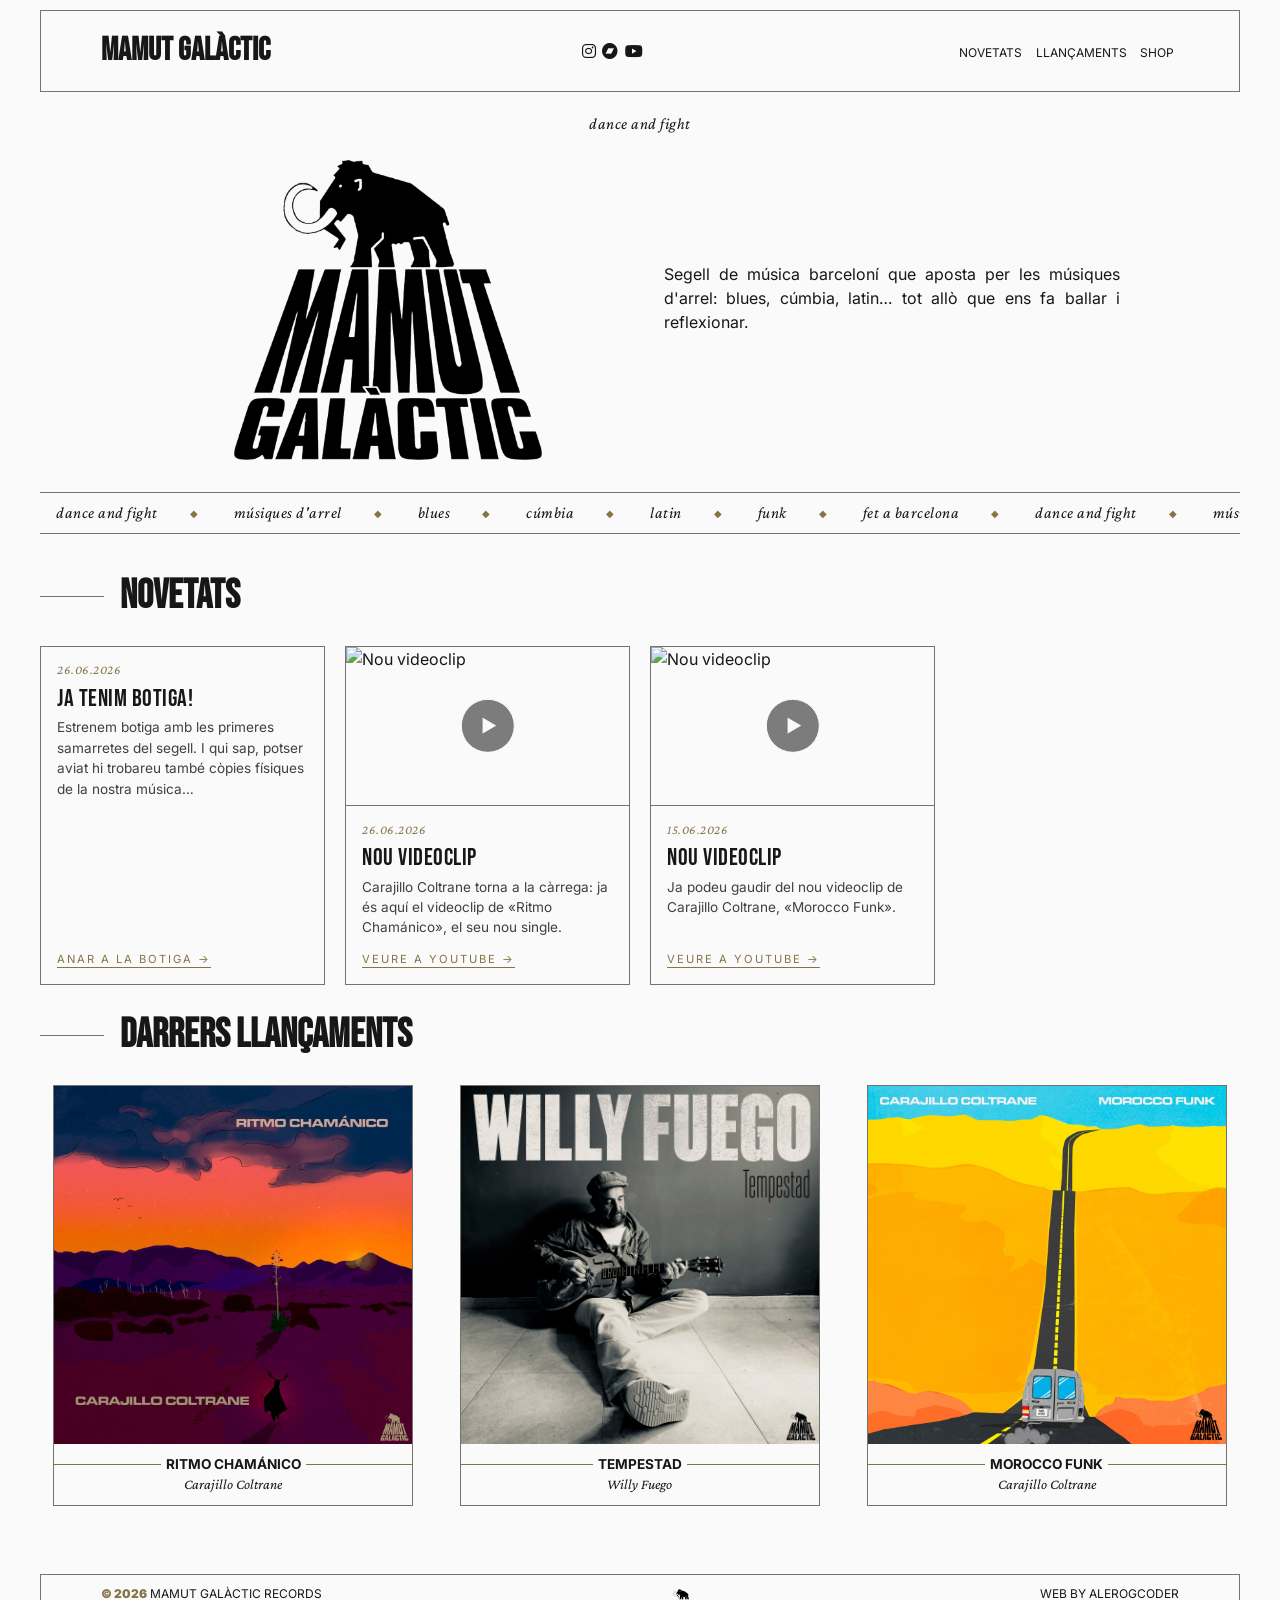
==== commit 3bd8aa34: "anuncio de tienda abierta" ====
--- a/index.html
+++ b/index.html
@@ -87,6 +87,15 @@
     <h2 id="novetats">Novetats</h2>
     <div id="novetatsflex">
 
+            <article class="novetat novetat--text">
+        <div class="novetat-body">
+            <p class="novetat-date">26.06.2026</p>
+            <h3 class="novetat-title">Ja tenim botiga!</h3>
+            <p class="novetat-text">Estrenem botiga amb les primeres samarretes del segell. I qui sap, potser aviat hi trobareu també còpies físiques de la nostra música…</p>
+            <a class="novetat-link" href="shop.html">Anar a la botiga →</a>
+        </div>
+    </article>
+
 <article class="novetat">
     <a class="novetat-video" href="https://www.youtube.com/watch?v=mwALbKJ66C8" target="_blank" rel="noopener">
         <div class="novetat-media">
@@ -129,14 +138,7 @@
         </div>
     </article> -->
 
-    <!-- Tipus 3: novetat només de TEXT 
-    <article class="novetat novetat--text">
-        <div class="novetat-body">
-            <p class="novetat-date">01.06.2026</p>
-            <h3 class="novetat-title">Una nota ràpida</h3>
-            <p class="novetat-text">Per a anuncis curts: concerts, fitxatges, dates… sense imatge.</p>
-        </div>
-    </article>-->
+
 
 </div>
     <h2 id="llançaments">Darrers llançaments</h2>
--- a/style.css
+++ b/style.css
@@ -439,9 +439,8 @@
     border-bottom: 1px solid rgb(133, 116, 72);
     cursor: crosshair;
 }
-/* el botó de play sobre la miniatura */
 .novetat-media {
-    position: relative; /* afegeix-ho si no hi era ja */
+    position: relative; 
 }
 
 .novetat-video .novetat-media img {
@@ -474,199 +473,8 @@
 .novetat-video:hover .play-btn {
     background: rgb(133, 116, 72);
 }
-section#coming-soon {
-    min-height: 60vh;
-    display: flex;
-    flex-direction: column;
-    align-items: center;
-    justify-content: center;
-    text-align: center;
-    gap: 1.25rem;
-    padding: 3rem 0;
-}
-
-#coming-soon .cs-title {
-    display: block;
-    font-size: clamp(3.5rem, 12vw, 7rem);
-    line-height: 0.95;
-    letter-spacing: 2px;
-}
-
-#coming-soon .cs-title::before {
-    content: none;
-}
-
-/* puntos animados después del título */
-#coming-soon .cs-title::after {
-    content: "...";
-    color: rgb(133, 116, 72);
-    animation: cs-dots 1.6s steps(4, end) infinite;
-}
-
-@keyframes cs-dots {
-    from { clip-path: inset(0 100% 0 0); }
-    to   { clip-path: inset(0 0 0 0); }
-}
-
-#coming-soon .cs-text {
-    max-width: 30rem;
-    color: #555;
-}
-
-#coming-soon .cs-loader {
-    width: min(420px, 80%);
-    height: 3px;
-    background: rgba(115, 115, 115, 0.25);
-    position: relative;
-    overflow: hidden;
-}
-
-#coming-soon .cs-bar {
-    position: absolute;
-    top: 0;
-    bottom: 0;
-    width: 40%;
-    background: rgb(133, 116, 72);
-    animation: cs-load 1.6s ease-in-out infinite;
-}
-
-@keyframes cs-load {
-    from { left: -40%; }
-    to   { left: 100%; }
-}
-
-#coming-soon .cs-skeletons {
-    display: flex;
-    gap: 1.25rem;
-    justify-content: center;
-    flex-wrap: wrap;
-    width: 100%;
-    margin-top: 0.5rem;
-}
-
-#coming-soon .cs-card {
-    width: 160px;
-    height: 200px;
-    border: 1px solid #737373;
-    background: linear-gradient(100deg,
-        rgba(115, 115, 115, 0.06) 30%,
-        rgba(133, 116, 72, 0.18) 50%,
-        rgba(115, 115, 115, 0.06) 70%);
-    background-size: 200% 100%;
-    animation: cs-shimmer 1.8s linear infinite;
-}
-
-#coming-soon .cs-card:nth-child(2) { animation-delay: 0.2s; }
-#coming-soon .cs-card:nth-child(3) { animation-delay: 0.4s; }
-
-@keyframes cs-shimmer {
-    from { background-position: 200% 0; }
-    to   { background-position: -200% 0; }
-}
-
-@media (prefers-reduced-motion: reduce) {
-    #coming-soon .cs-bar,
-    #coming-soon .cs-card,
-    #coming-soon .cs-title::after {
-        animation: none;
-    }
-    #coming-soon .cs-bar { left: 0; width: 100%; opacity: 0.5; }
-    #coming-soon .cs-title::after { clip-path: none; }
-}
-/* ── TABLET ── */
-@media (max-width: 768px) {
-    header .headcontainer {
-        padding: 0.8rem 4%;
-    }
-
-    nav a {
-        margin: 0 0.2rem;
-    }
-
-    section#about article {
-        width: 95%;
-        gap: 1.5rem;
-    }
-
-    section#about article img {
-        height: 220px;
-    }
-
-    div#lanzflex {
-        flex-wrap: wrap;
-        justify-content: center;
-    }
-
-    article.single {
-        width: 45%;
-    }
-}
-
-/* ── MÓVIL ── */
-@media (max-width: 480px) {
-    h2 {
-        font-size: 2rem;
-    }
-
-    header .headcontainer {
-        flex-wrap: wrap;
-        gap: 0.5rem;
-        padding: 0.8rem 4%;
-    }
-
-    nav {
-        width: 100%;
-        display: flex;
-        justify-content: center;
-        gap: 0.5rem;
-    }
-
-    .container {
-        padding-top: 9rem;
-    }
-
-    section#about article {
-        flex-direction: column;
-        width: 100%;
-        gap: 1.5rem;
-    }
-
-    section#about article img {
-        width: 70%;
-        height: auto;
-    }
-
-    section#about article .descripcion {
-        width: 100%;
-        text-align: justify;
-    }
-
-    article.single {
-        width: 80%;
-    }
-
-    footer {
-        flex-direction: column;
-        gap: 0.5rem;
-        text-align: center;
-    }
-
-    #modal {
-        padding: 1.5rem 1rem;
-    }
-
-    #modal-content {
-        flex-direction: column;
-    }
-
-    #modal-artist-photo {
-        width: 100%;
-    }
-
-    #modal-info {
-        width: 100%;
-    }
-}
+
+
 /* ── BOTIGA ── */
 #botigaflex {
     display: grid;
@@ -728,7 +536,28 @@
     color: #fafafa;
     border-color: #171717;
 }
-
+body.shop #modal { max-width: 880px; }
+
+body.shop #modal-artist-photo {
+    width: 55%;
+    overflow: hidden;
+    border: 1px solid #737373;
+    cursor: zoom-in;
+}
+body.shop #modal-info { width: 45%; }
+
+body.shop #modal-artist-img {
+    border: none;
+    transition: transform 0.35s ease;   /* SOLO transform, nada de transform-origin */
+}
+body.shop #modal-artist-photo.zoomed { cursor: zoom-out; }
+body.shop #modal-artist-photo.zoomed #modal-artist-img {
+    transform: scale(2.2);  
+}
+
+@media (prefers-reduced-motion: reduce) {
+    body.shop #modal-artist-img { transition: none; }
+}
 .buy-btn {
     margin-top: auto;
     align-self: flex-start;
@@ -743,12 +572,10 @@
     text-decoration: none;
     transition: all 0.2s ease;
 }
-
 .buy-btn:hover {
     background: #171717;
     color: #fafafa;
 }
-
 .buy-btn:disabled {
     opacity: 0.35;
     cursor: not-allowed;
@@ -758,12 +585,142 @@
     cursor: crosshair;
     transition: border-color .2s ease;
 }
-
 article.product:hover {
     border-color: rgb(133, 116, 72);
 }
-
 article.product:focus-visible {
     outline: 2px solid rgb(133, 116, 72);
     outline-offset: 3px;
+}
+
+/* ── TABLET ── */
+@media (max-width: 768px) {
+    header .headcontainer {
+        padding: 0.8rem 4%;
+    }
+
+    nav a {
+        margin: 0 0.2rem;
+    }
+
+    section#about article {
+        width: 95%;
+        gap: 1.5rem;
+    }
+
+    section#about article img {
+        height: 220px;
+    }
+
+    div#lanzflex {
+        flex-wrap: wrap;
+        justify-content: center;
+    }
+
+    article.single {
+        width: 45%;
+    }
+}
+
+/* ── MÓVIL ── */
+@media (max-width: 480px) {
+    h2 {
+        font-size: 2rem;
+    }
+
+    header .headcontainer {
+        flex-wrap: wrap;
+        gap: 0.5rem;
+        padding: 0.8rem 4%;
+    }
+
+    nav {
+        width: 100%;
+        display: flex;
+        justify-content: center;
+        gap: 0.5rem;
+    }
+
+    .container {
+        padding-top: 9rem;
+    }
+
+    section#about article {
+        flex-direction: column;
+        width: 100%;
+        gap: 1.5rem;
+    }
+
+    section#about article img {
+        width: 70%;
+        height: auto;
+    }
+
+    section#about article .descripcion {
+        width: 100%;
+        text-align: justify;
+    }
+
+    article.single {
+        width: 80%;
+    }
+
+    footer {
+        flex-direction: column;
+        gap: 0.5rem;
+        text-align: center;
+    }
+
+    #modal {
+        padding: 1.5rem 1rem;
+    }
+
+    #modal-content {
+        flex-direction: column;
+    }
+
+    #modal-artist-photo {
+        width: 100%;
+    }
+
+    #modal-info {
+        width: 100%;
+    }
+}
+@media (max-width: 600px) {
+    body.shop #modal {
+        max-width: 100%;
+        width: 92%;
+        padding: 1.5rem 1.2rem;
+        max-height: 88vh;
+    }
+
+    body.shop #modal-content {
+        flex-direction: column;
+        gap: 1.2rem;
+    }
+
+    body.shop #modal-artist-photo,
+    body.shop #modal-info {
+        width: 100%;
+    }
+
+    body.shop #modal-artist-photo {
+        max-height: 60vh;
+    }
+
+    body.shop #modal-artist-img {
+        max-height: 60vh;
+        object-fit: contain;
+    }
+
+    body.shop #modal-info .buy-btn {
+        width: 100%;
+        text-align: center;
+        padding: 0.8rem;
+    }
+
+    body.shop .size-guide table {
+        font-size: 0.75rem;
+    }
 }
